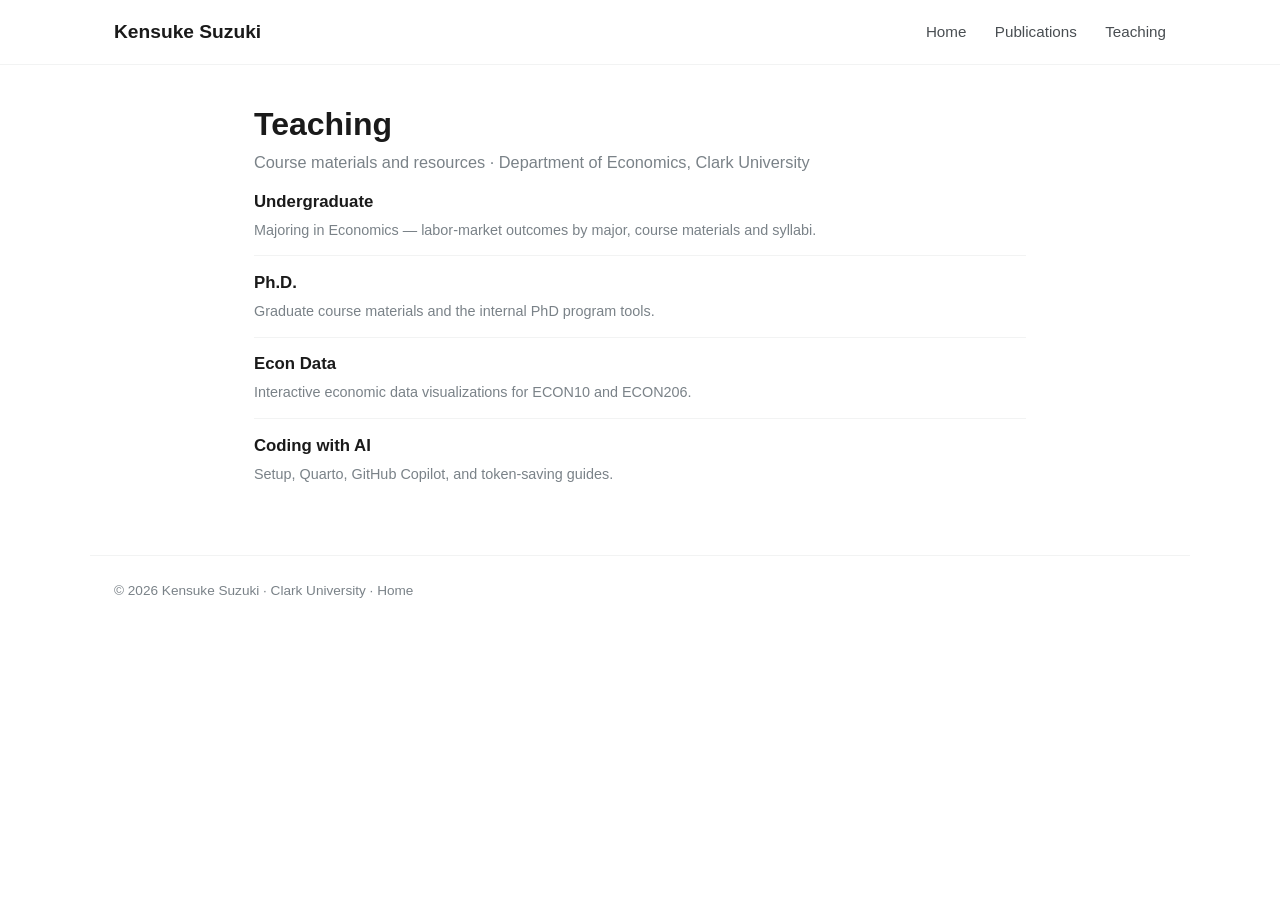
==== index.html @ b3207164 "Unify teaching pages with academicpages look Restyle all teaching landing pages with a shared styles" ====
<!DOCTYPE html>
<html lang="en">
<head>
<meta charset="UTF-8">
<meta name="viewport" content="width=device-width, initial-scale=1.0">
<title>Teaching · Kensuke Suzuki</title>
<meta name="description" content="Teaching page for Kensuke Suzuki, Department of Economics, Clark University.">
<link rel="icon" type="image/png" href="assets/clark-favicon.png">
<link rel="stylesheet" href="assets/css/site.css">
</head>
<body>

<header class="masthead">
  <div class="masthead__inner">
    <a class="site-title" href="https://kensukesuzuki04.github.io/">Kensuke Suzuki</a>
    <nav class="site-nav">
      <a href="https://kensukesuzuki04.github.io/">Home</a>
      <a href="https://kensukesuzuki04.github.io/publications/">Publications</a>
      <a href="https://kensukesuzuki04.github.io/teaching/">Teaching</a>
    </nav>
  </div>
</header>

<main class="page">
  <h1 class="page__title">Teaching</h1>
  <p class="page__lead">Course materials and resources · Department of Economics, Clark University</p>

  <ul class="list">
    <li>
      <a class="item-title" href="undergrad/">Undergraduate</a>
      <div class="item-desc">Majoring in Economics — labor-market outcomes by major, course materials and syllabi.</div>
    </li>
    <li>
      <a class="item-title" href="phd/">Ph.D.</a>
      <div class="item-desc">Graduate course materials and the internal PhD program tools.</div>
    </li>
    <li>
      <a class="item-title" href="econ_data/docs/">Econ Data</a>
      <div class="item-desc">Interactive economic data visualizations for ECON10 and ECON206.</div>
    </li>
    <li>
      <a class="item-title" href="econ_ai/">Coding with AI</a>
      <div class="item-desc">Setup, Quarto, GitHub Copilot, and token-saving guides.</div>
    </li>
  </ul>
</main>

<footer class="site-footer">© 2026 Kensuke Suzuki · Clark University · <a href="https://kensukesuzuki04.github.io/">Home</a></footer>
</body>
</html>
---- assets/css/site.css ----
/* Teaching pages — styled to match the academicpages main site (Clark red accents). */
*, *::before, *::after { box-sizing: border-box; margin: 0; padding: 0; }

:root {
  --clark:   #c8102e;
  --clark-d: #8a0a1f;
  --text:    #494e52;
  --muted:   #7a8288;
  --border:  #f2f3f3;
  --border2: #e6e6e6;
  --bg:      #ffffff;
}

html { font-size: 16px; }
body {
  font-family: -apple-system, BlinkMacSystemFont, "Segoe UI", Roboto, Helvetica, Arial, sans-serif;
  color: var(--text);
  background: var(--bg);
  line-height: 1.6;
}

a { color: var(--clark); text-decoration: none; }
a:hover { color: var(--clark-d); text-decoration: underline; }

/* Masthead — mirrors the minimal-mistakes / academicpages top bar */
.masthead {
  position: sticky; top: 0; z-index: 20;
  background: #fff;
  border-bottom: 1px solid var(--border);
}
.masthead__inner {
  max-width: 1100px; margin: 0 auto; padding: 0 1.5rem;
  display: flex; align-items: center; justify-content: space-between;
  min-height: 64px;
}
.site-title { font-weight: 700; font-size: 1.2rem; color: #1a1a1a; }
.site-title:hover { color: #1a1a1a; text-decoration: none; }
.site-nav a { color: #494e52; font-size: .95rem; margin-left: 1.5rem; }
.site-nav a:hover { color: var(--clark); text-decoration: none; }

/* Page container */
.page { max-width: 820px; margin: 0 auto; padding: 2.5rem 1.5rem 1rem; }
.page__title { font-size: 2rem; font-weight: 700; color: #1a1a1a; line-height: 1.2; }
.page__lead { color: var(--muted); margin-top: .35rem; font-size: 1.02rem; }

h2.section { font-size: 1.3rem; color: #1a1a1a; margin: 2.2rem 0 1rem;
             padding-bottom: .4rem; border-bottom: 1px solid var(--border2); }
h2.section:first-of-type { margin-top: 1.5rem; }

/* List of links (publications-style) */
.list { list-style: none; }
.list > li { padding: .85rem 0; border-bottom: 1px solid var(--border); }
.list > li:last-child { border-bottom: none; }
.item-title { font-weight: 700; color: #1a1a1a; font-size: 1.05rem; }
a.item-title:hover { color: var(--clark); }
.item-desc { color: var(--muted); font-size: .9rem; margin-top: .2rem; }
.badge { display: inline-block; font-size: .68rem; font-weight: 700; letter-spacing: .03em;
         color: #fff; background: var(--muted); border-radius: 3px; padding: .08rem .4rem;
         margin-left: .4rem; vertical-align: middle; }
.muted { color: var(--muted); font-size: .9rem; }

/* Footer */
.site-footer { max-width: 1100px; margin: 2.5rem auto 0; padding: 1.5rem;
               border-top: 1px solid var(--border); color: var(--muted); font-size: .85rem; }
.site-footer a { color: var(--muted); }
.site-footer a:hover { color: var(--clark); }
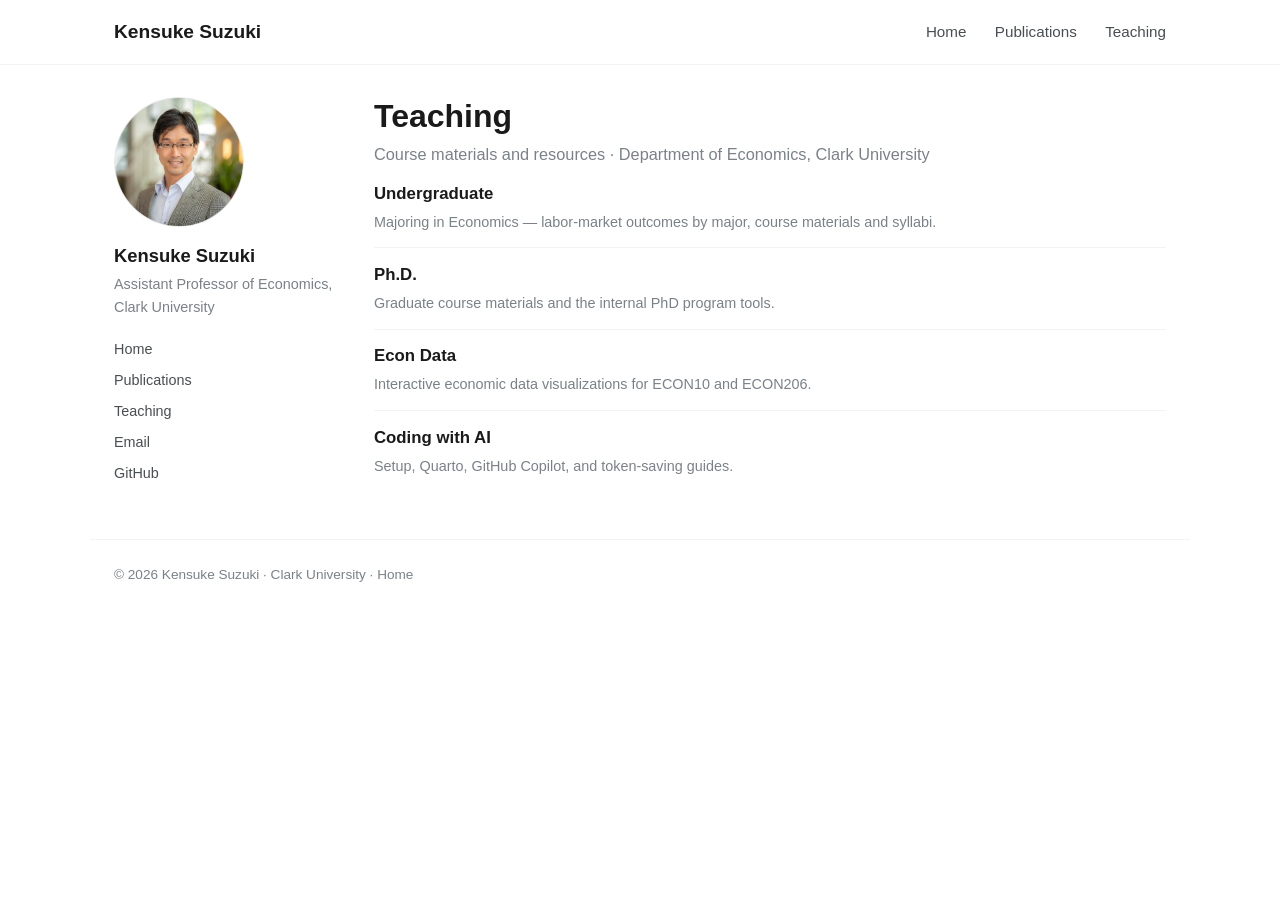
==== commit 4266b35c: "Two-column layout, photo, and course syllabi Restyle all teaching pages into the two-column author-s" ====
--- a/index.html
+++ b/index.html
@@ -15,35 +15,50 @@
     <a class="site-title" href="https://kensukesuzuki04.github.io/">Kensuke Suzuki</a>
     <nav class="site-nav">
       <a href="https://kensukesuzuki04.github.io/">Home</a>
-      <a href="https://kensukesuzuki04.github.io/publications/">Publications</a>
+      <a href="https://kensukesuzuki04.github.io/#publications">Publications</a>
       <a href="https://kensukesuzuki04.github.io/teaching/">Teaching</a>
     </nav>
   </div>
 </header>
 
-<main class="page">
-  <h1 class="page__title">Teaching</h1>
-  <p class="page__lead">Course materials and resources · Department of Economics, Clark University</p>
+<div class="wrap">
+  <aside class="sidebar">
+    <img class="avatar" src="assets/profile.jpg" alt="Kensuke Suzuki" onerror="this.style.visibility='hidden'">
+    <div class="name">Kensuke Suzuki</div>
+    <div class="role">Assistant Professor of Economics, Clark University</div>
+    <ul class="links">
+      <li><a href="https://kensukesuzuki04.github.io/">Home</a></li>
+      <li><a href="https://kensukesuzuki04.github.io/#publications">Publications</a></li>
+      <li><a href="https://kensukesuzuki04.github.io/teaching/">Teaching</a></li>
+      <li><a href="mailto:KSuzuki@clarku.edu">Email</a></li>
+      <li><a href="https://github.com/kensukesuzuki04">GitHub</a></li>
+    </ul>
+  </aside>
 
-  <ul class="list">
-    <li>
-      <a class="item-title" href="undergrad/">Undergraduate</a>
-      <div class="item-desc">Majoring in Economics — labor-market outcomes by major, course materials and syllabi.</div>
-    </li>
-    <li>
-      <a class="item-title" href="phd/">Ph.D.</a>
-      <div class="item-desc">Graduate course materials and the internal PhD program tools.</div>
-    </li>
-    <li>
-      <a class="item-title" href="econ_data/docs/">Econ Data</a>
-      <div class="item-desc">Interactive economic data visualizations for ECON10 and ECON206.</div>
-    </li>
-    <li>
-      <a class="item-title" href="econ_ai/">Coding with AI</a>
-      <div class="item-desc">Setup, Quarto, GitHub Copilot, and token-saving guides.</div>
-    </li>
-  </ul>
-</main>
+  <main class="content">
+    <h1 class="page__title">Teaching</h1>
+    <p class="page__lead">Course materials and resources · Department of Economics, Clark University</p>
+
+    <ul class="list">
+      <li>
+        <a class="item-title" href="undergrad/">Undergraduate</a>
+        <div class="item-desc">Majoring in Economics — labor-market outcomes by major, course materials and syllabi.</div>
+      </li>
+      <li>
+        <a class="item-title" href="phd/">Ph.D.</a>
+        <div class="item-desc">Graduate course materials and the internal PhD program tools.</div>
+      </li>
+      <li>
+        <a class="item-title" href="econ_data/docs/">Econ Data</a>
+        <div class="item-desc">Interactive economic data visualizations for ECON10 and ECON206.</div>
+      </li>
+      <li>
+        <a class="item-title" href="econ_ai/">Coding with AI</a>
+        <div class="item-desc">Setup, Quarto, GitHub Copilot, and token-saving guides.</div>
+      </li>
+    </ul>
+  </main>
+</div>
 
 <footer class="site-footer">© 2026 Kensuke Suzuki · Clark University · <a href="https://kensukesuzuki04.github.io/">Home</a></footer>
 </body>
--- a/assets/css/site.css
+++ b/assets/css/site.css
@@ -1,4 +1,4 @@
-/* Teaching pages — styled to match the academicpages main site (Clark red accents). */
+/* Teaching pages — two-column layout matching the academicpages main site. */
 *, *::before, *::after { box-sizing: border-box; margin: 0; padding: 0; }
 
 :root {
@@ -22,7 +22,7 @@
 a { color: var(--clark); text-decoration: none; }
 a:hover { color: var(--clark-d); text-decoration: underline; }
 
-/* Masthead — mirrors the minimal-mistakes / academicpages top bar */
+/* Masthead — top bar (mirrors minimal-mistakes / academicpages) */
 .masthead {
   position: sticky; top: 0; z-index: 20;
   background: #fff;
@@ -38,16 +38,39 @@
 .site-nav a { color: #494e52; font-size: .95rem; margin-left: 1.5rem; }
 .site-nav a:hover { color: var(--clark); text-decoration: none; }
 
-/* Page container */
-.page { max-width: 820px; margin: 0 auto; padding: 2.5rem 1.5rem 1rem; }
+/* Two-column wrapper: left author sidebar + right content */
+.wrap {
+  max-width: 1100px; margin: 0 auto; padding: 2rem 1.5rem;
+  display: grid; grid-template-columns: 220px 1fr; gap: 2.5rem;
+}
+@media (max-width: 760px) {
+  .wrap { grid-template-columns: 1fr; gap: 1.25rem; }
+  .sidebar { text-align: center; }
+}
+
+/* Author sidebar */
+.sidebar { font-size: .9rem; }
+.sidebar .avatar {
+  width: 130px; height: 130px; border-radius: 50%; object-fit: cover;
+  border: 1px solid var(--border2); background: #f7f7f7; display: block; margin-bottom: .9rem;
+}
+@media (max-width: 760px) { .sidebar .avatar { margin: 0 auto .9rem; } }
+.sidebar .name { font-size: 1.15rem; font-weight: 700; color: #1a1a1a; }
+.sidebar .role { color: var(--muted); margin: .15rem 0 .9rem; }
+.sidebar .links { list-style: none; }
+.sidebar .links li { padding: .25rem 0; }
+.sidebar .links a { color: #494e52; }
+.sidebar .links a:hover { color: var(--clark); text-decoration: none; }
+
+/* Content */
+.content { min-width: 0; }
 .page__title { font-size: 2rem; font-weight: 700; color: #1a1a1a; line-height: 1.2; }
 .page__lead { color: var(--muted); margin-top: .35rem; font-size: 1.02rem; }
 
-h2.section { font-size: 1.3rem; color: #1a1a1a; margin: 2.2rem 0 1rem;
+h2.section { font-size: 1.3rem; color: #1a1a1a; margin: 2rem 0 1rem;
              padding-bottom: .4rem; border-bottom: 1px solid var(--border2); }
 h2.section:first-of-type { margin-top: 1.5rem; }
 
-/* List of links (publications-style) */
 .list { list-style: none; }
 .list > li { padding: .85rem 0; border-bottom: 1px solid var(--border); }
 .list > li:last-child { border-bottom: none; }
@@ -60,7 +83,7 @@
 .muted { color: var(--muted); font-size: .9rem; }
 
 /* Footer */
-.site-footer { max-width: 1100px; margin: 2.5rem auto 0; padding: 1.5rem;
+.site-footer { max-width: 1100px; margin: 1rem auto 0; padding: 1.5rem;
                border-top: 1px solid var(--border); color: var(--muted); font-size: .85rem; }
 .site-footer a { color: var(--muted); }
 .site-footer a:hover { color: var(--clark); }
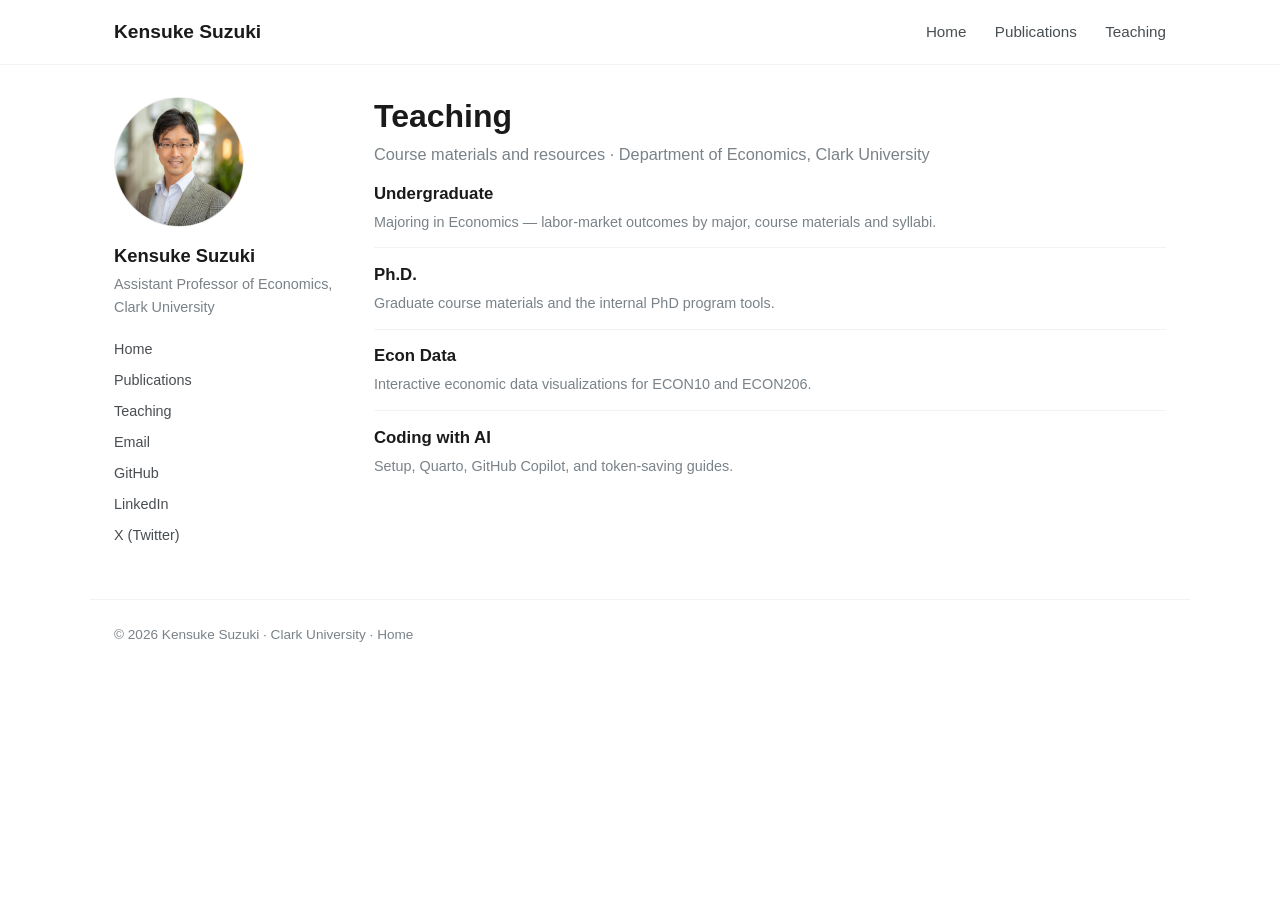
==== commit ded19d5e: "Add LinkedIn/X links to sidebar; restructure undergrad and PhD pages - Add LinkedIn and X (Twitter) " ====
--- a/index.html
+++ b/index.html
@@ -32,6 +32,8 @@
       <li><a href="https://kensukesuzuki04.github.io/teaching/">Teaching</a></li>
       <li><a href="mailto:KSuzuki@clarku.edu">Email</a></li>
       <li><a href="https://github.com/kensukesuzuki04">GitHub</a></li>
+      <li><a href="https://www.linkedin.com/in/kensuke-suzuki-789b34130/">LinkedIn</a></li>
+      <li><a href="https://x.com/kensuzuki_econ">X (Twitter)</a></li>
     </ul>
   </aside>
 
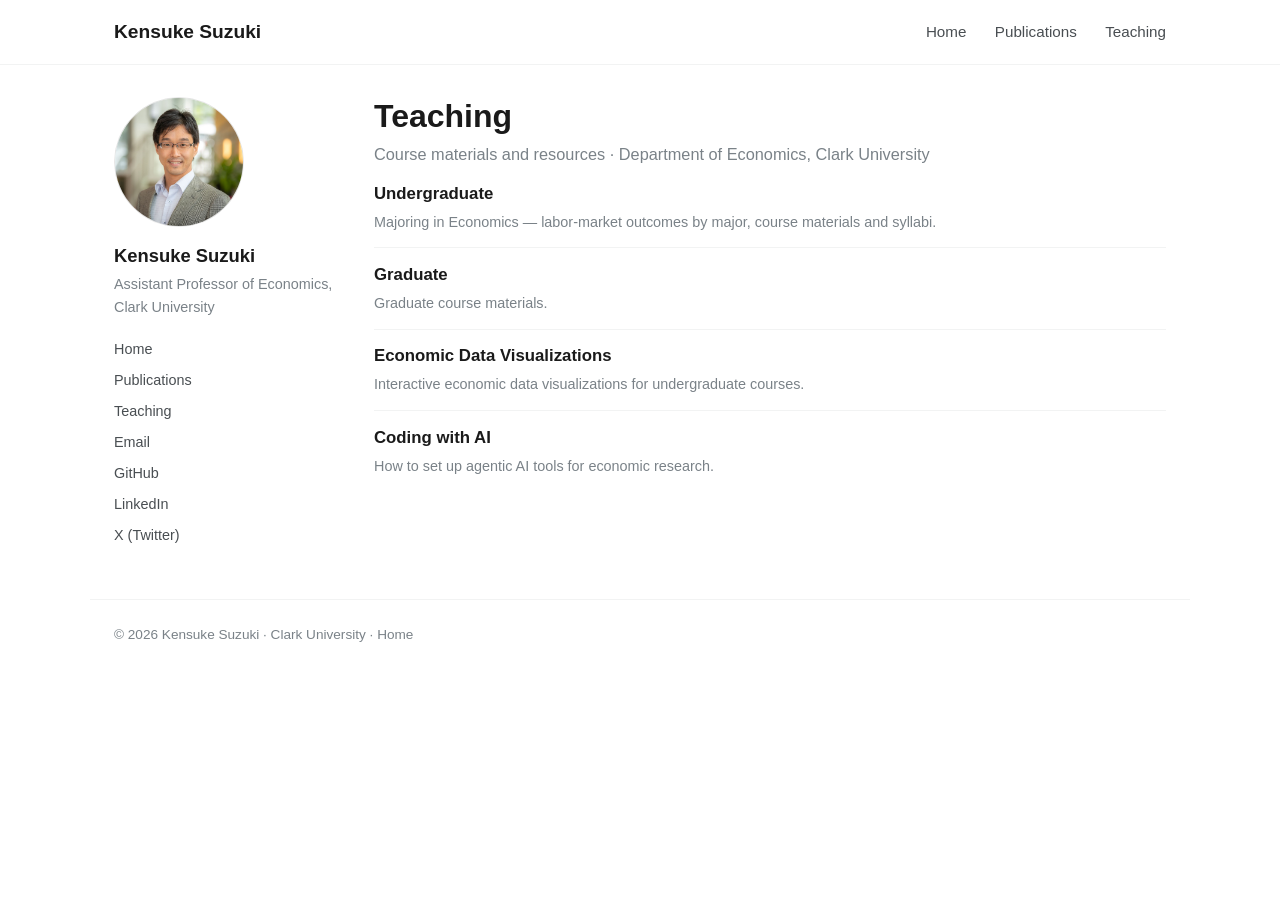
==== commit e65a2d22: "change languages" ====
--- a/index.html
+++ b/index.html
@@ -47,16 +47,16 @@
         <div class="item-desc">Majoring in Economics — labor-market outcomes by major, course materials and syllabi.</div>
       </li>
       <li>
-        <a class="item-title" href="phd/">Ph.D.</a>
-        <div class="item-desc">Graduate course materials and the internal PhD program tools.</div>
+        <a class="item-title" href="phd/">Graduate</a>
+        <div class="item-desc">Graduate course materials.</div>
       </li>
       <li>
-        <a class="item-title" href="econ_data/docs/">Econ Data</a>
-        <div class="item-desc">Interactive economic data visualizations for ECON10 and ECON206.</div>
+        <a class="item-title" href="econ_data/docs/">Economic Data Visualizations</a>
+        <div class="item-desc">Interactive economic data visualizations for undergraduate courses.</div>
       </li>
       <li>
         <a class="item-title" href="econ_ai/">Coding with AI</a>
-        <div class="item-desc">Setup, Quarto, GitHub Copilot, and token-saving guides.</div>
+        <div class="item-desc">How to set up agentic AI tools for economic research.</div>
       </li>
     </ul>
   </main>
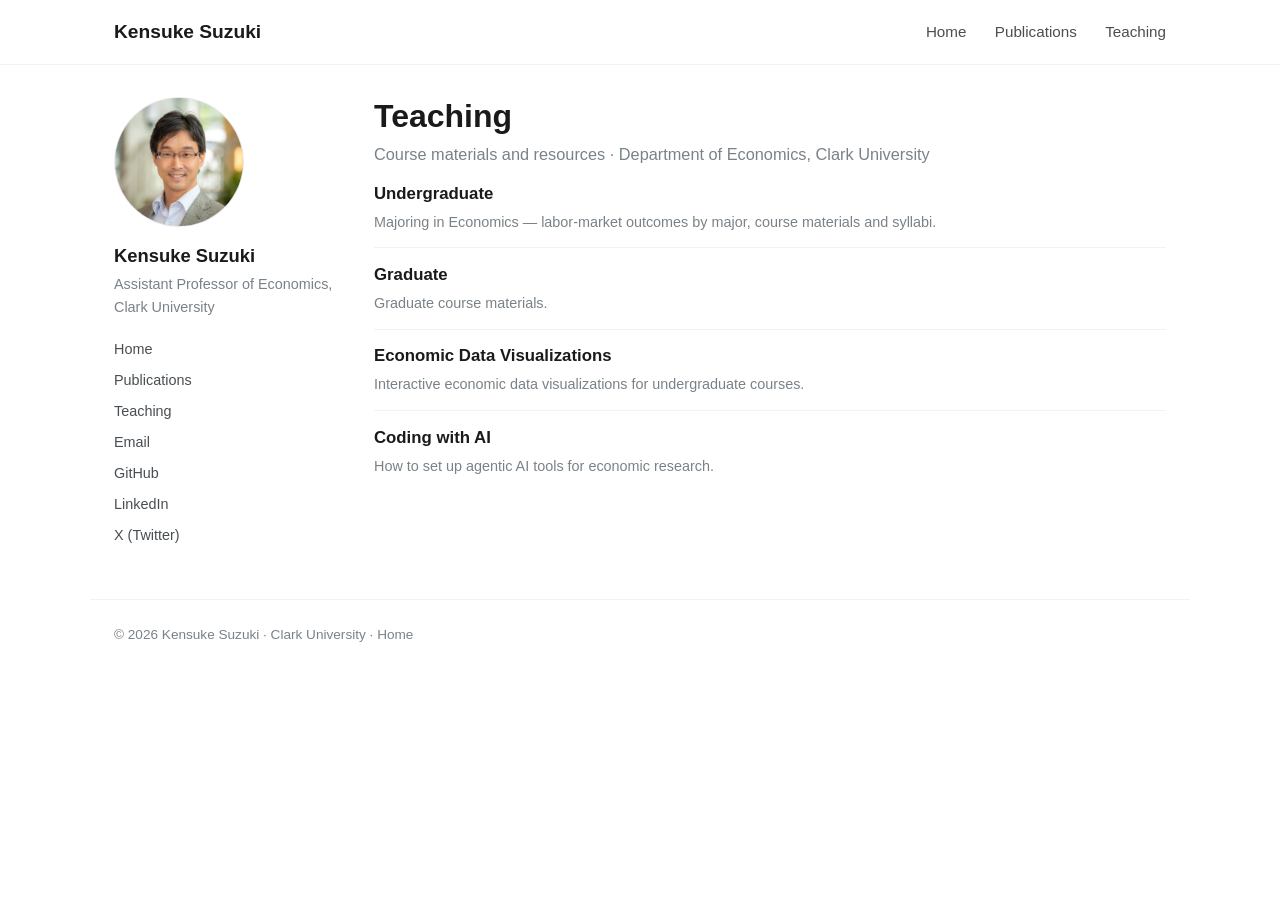
==== commit 02b01e70: "update teaching" ====
--- a/index.html
+++ b/index.html
@@ -51,11 +51,11 @@
         <div class="item-desc">Graduate course materials.</div>
       </li>
       <li>
-        <a class="item-title" href="econ_data/docs/">Economic Data Visualizations</a>
+        <a class="item-title" href="econ_data/docs/" target="_blank" rel="noopener">Economic Data Visualizations</a>
         <div class="item-desc">Interactive economic data visualizations for undergraduate courses.</div>
       </li>
       <li>
-        <a class="item-title" href="econ_ai/">Coding with AI</a>
+        <a class="item-title" href="econ_ai/" target="_blank" rel="noopener">Coding with AI</a>
         <div class="item-desc">How to set up agentic AI tools for economic research.</div>
       </li>
     </ul>
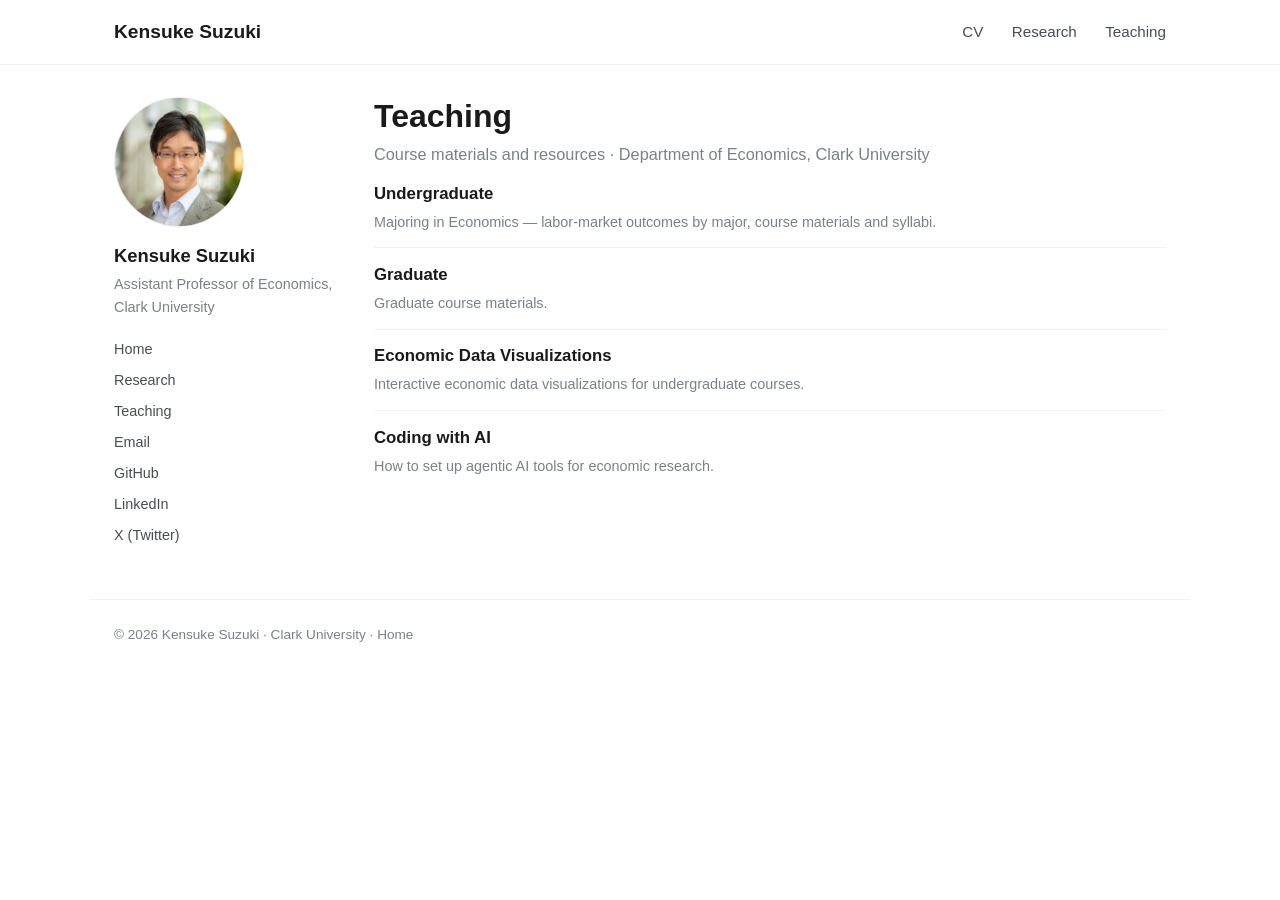
==== commit 5af5a3dc: "Unify nav (CV/Research/Teaching), open external links in new tab, add ECON 307 Fall 2026 page - Redu" ====
--- a/index.html
+++ b/index.html
@@ -14,8 +14,8 @@
   <div class="masthead__inner">
     <a class="site-title" href="https://kensukesuzuki04.github.io/">Kensuke Suzuki</a>
     <nav class="site-nav">
-      <a href="https://kensukesuzuki04.github.io/">Home</a>
-      <a href="https://kensukesuzuki04.github.io/#publications">Publications</a>
+      <a href="https://kensukesuzuki04.github.io/files/cv.pdf">CV</a>
+      <a href="https://kensukesuzuki04.github.io/#research">Research</a>
       <a href="https://kensukesuzuki04.github.io/teaching/">Teaching</a>
     </nav>
   </div>
@@ -28,12 +28,12 @@
     <div class="role">Assistant Professor of Economics, Clark University</div>
     <ul class="links">
       <li><a href="https://kensukesuzuki04.github.io/">Home</a></li>
-      <li><a href="https://kensukesuzuki04.github.io/#publications">Publications</a></li>
+      <li><a href="https://kensukesuzuki04.github.io/#research">Research</a></li>
       <li><a href="https://kensukesuzuki04.github.io/teaching/">Teaching</a></li>
       <li><a href="mailto:KSuzuki@clarku.edu">Email</a></li>
-      <li><a href="https://github.com/kensukesuzuki04">GitHub</a></li>
-      <li><a href="https://www.linkedin.com/in/kensuke-suzuki-789b34130/">LinkedIn</a></li>
-      <li><a href="https://x.com/kensuzuki_econ">X (Twitter)</a></li>
+      <li><a href="https://github.com/kensukesuzuki04" target="_blank" rel="noopener">GitHub</a></li>
+      <li><a href="https://www.linkedin.com/in/kensuke-suzuki-789b34130/" target="_blank" rel="noopener">LinkedIn</a></li>
+      <li><a href="https://x.com/kensuzuki_econ" target="_blank" rel="noopener">X (Twitter)</a></li>
     </ul>
   </aside>
 
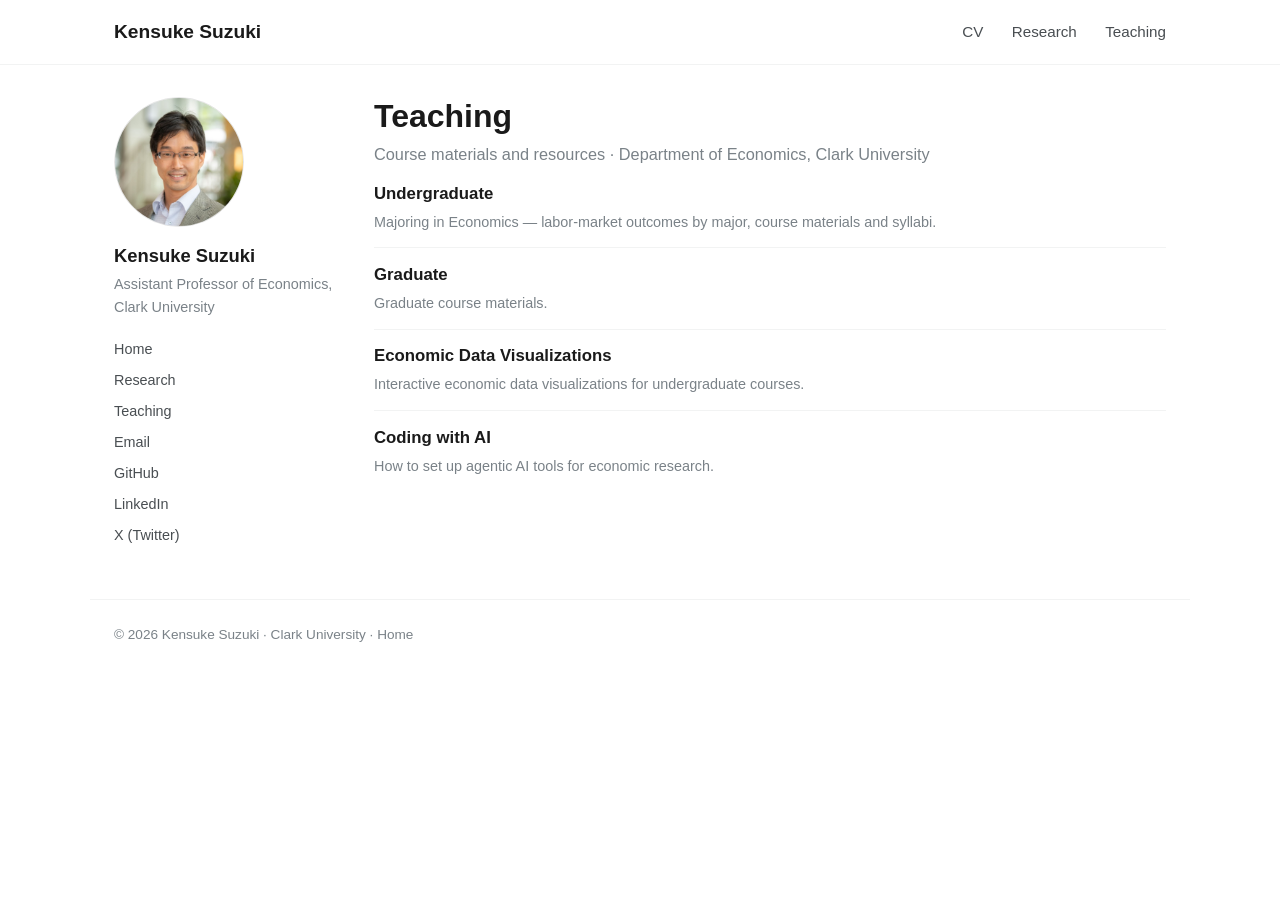
==== commit 24974bd8: "Open menu-bar CV link and all Coding with AI page links in new tab; unify footer - Add target=_blank" ====
--- a/index.html
+++ b/index.html
@@ -14,7 +14,7 @@
   <div class="masthead__inner">
     <a class="site-title" href="https://kensukesuzuki04.github.io/">Kensuke Suzuki</a>
     <nav class="site-nav">
-      <a href="https://kensukesuzuki04.github.io/files/cv.pdf">CV</a>
+      <a href="https://kensukesuzuki04.github.io/files/cv.pdf" target="_blank" rel="noopener">CV</a>
       <a href="https://kensukesuzuki04.github.io/#research">Research</a>
       <a href="https://kensukesuzuki04.github.io/teaching/">Teaching</a>
     </nav>
@@ -55,7 +55,7 @@
         <div class="item-desc">Interactive economic data visualizations for undergraduate courses.</div>
       </li>
       <li>
-        <a class="item-title" href="econ_ai/" target="_blank" rel="noopener">Coding with AI</a>
+        <a class="item-title" href="econ_ai/">Coding with AI</a>
         <div class="item-desc">How to set up agentic AI tools for economic research.</div>
       </li>
     </ul>
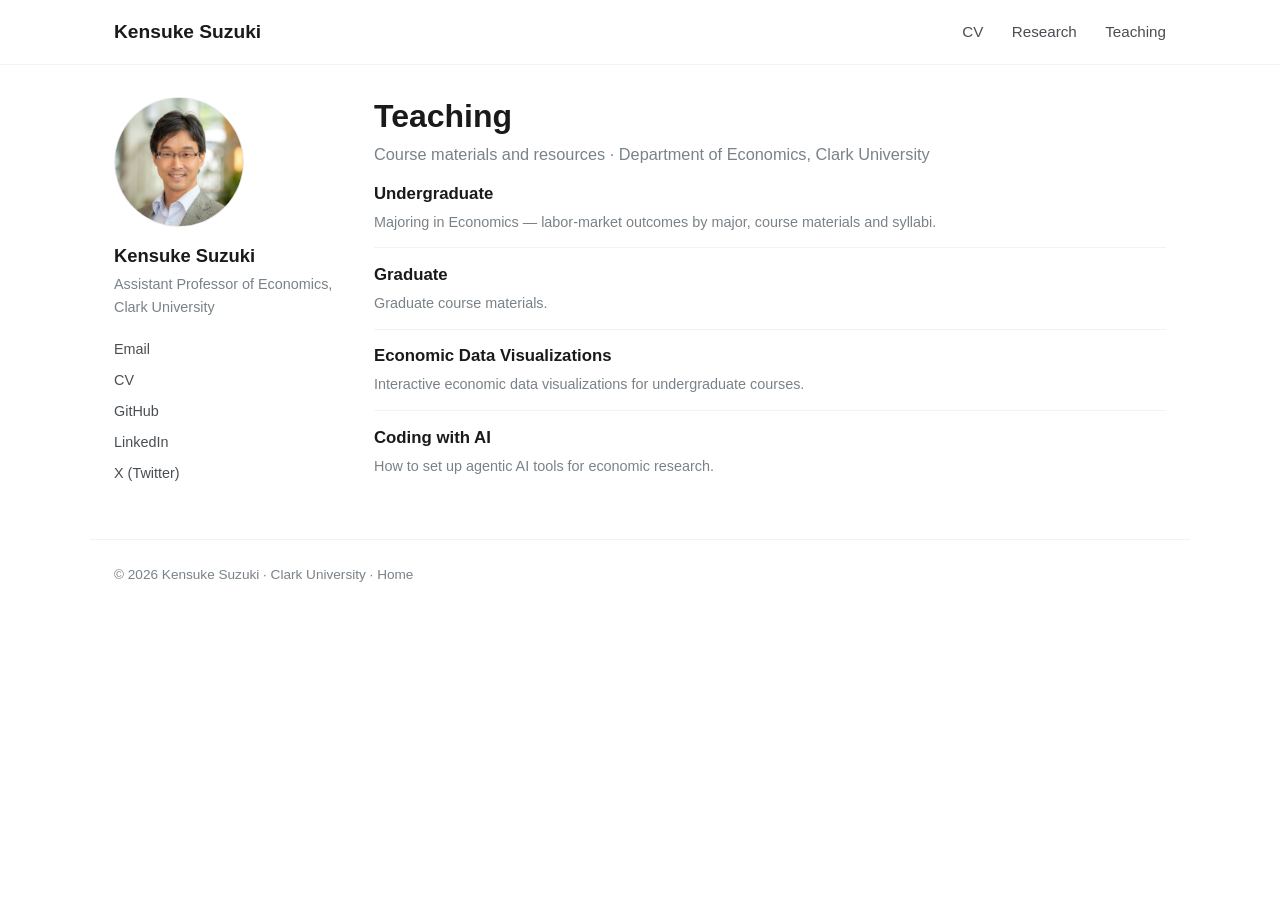
==== commit 5242f333: "Unify left sidebar links to match main landing page on all sub-pages Sidebar now shows Email/CV/GitH" ====
--- a/index.html
+++ b/index.html
@@ -27,10 +27,8 @@
     <div class="name">Kensuke Suzuki</div>
     <div class="role">Assistant Professor of Economics, Clark University</div>
     <ul class="links">
-      <li><a href="https://kensukesuzuki04.github.io/">Home</a></li>
-      <li><a href="https://kensukesuzuki04.github.io/#research">Research</a></li>
-      <li><a href="https://kensukesuzuki04.github.io/teaching/">Teaching</a></li>
       <li><a href="mailto:KSuzuki@clarku.edu">Email</a></li>
+      <li><a href="https://kensukesuzuki04.github.io/files/cv.pdf" target="_blank" rel="noopener">CV</a></li>
       <li><a href="https://github.com/kensukesuzuki04" target="_blank" rel="noopener">GitHub</a></li>
       <li><a href="https://www.linkedin.com/in/kensuke-suzuki-789b34130/" target="_blank" rel="noopener">LinkedIn</a></li>
       <li><a href="https://x.com/kensuzuki_econ" target="_blank" rel="noopener">X (Twitter)</a></li>
